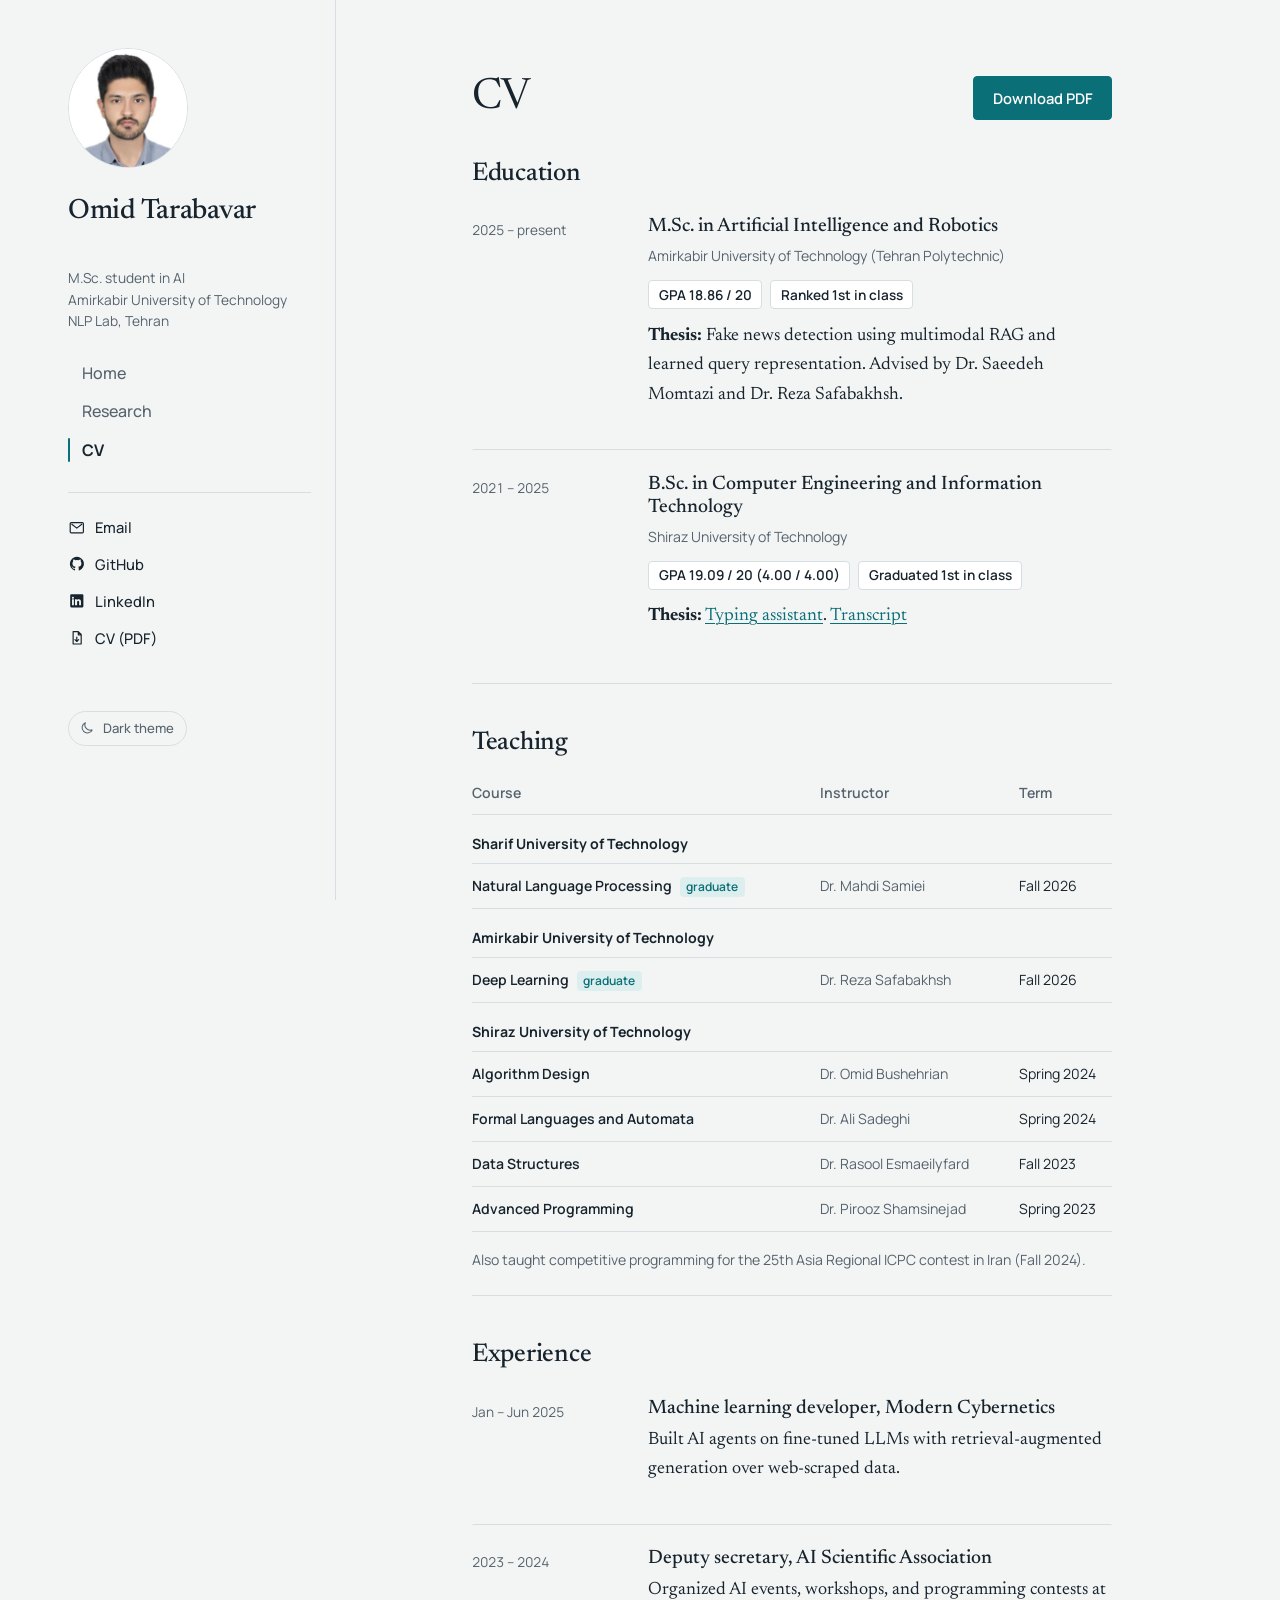
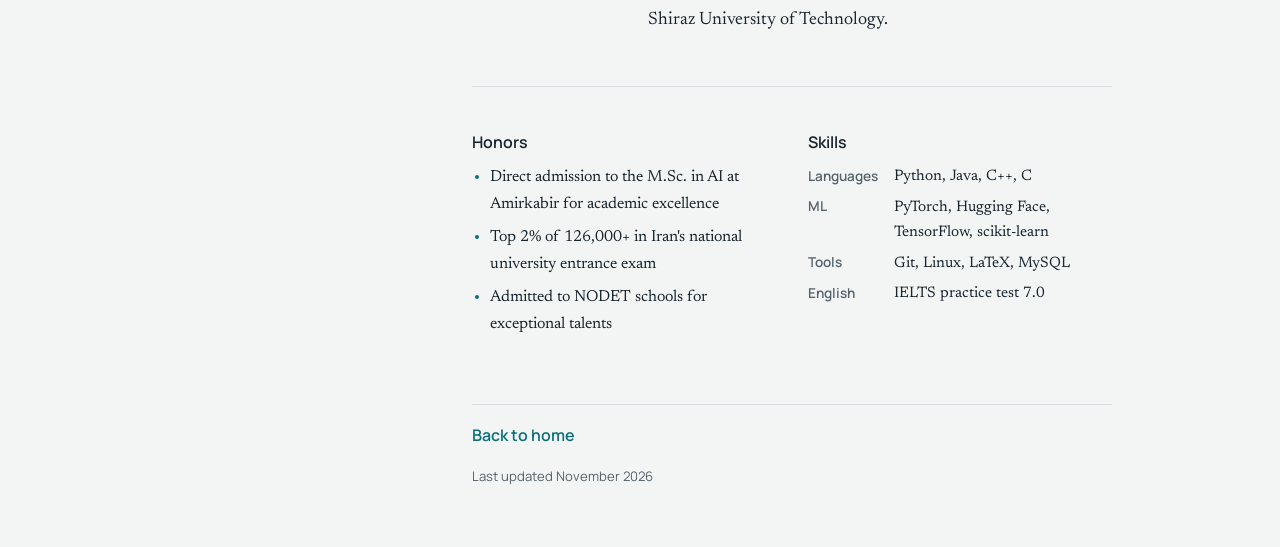
==== cv.html @ 12dcc9f5 "Split site into Home, Research, and CV pages" ====
<!doctype html>
<html lang="en">
<head>
  <meta charset="utf-8">
  <meta name="viewport" content="width=device-width, initial-scale=1">
  <title>CV | Omid Tarabavar</title>
  <meta name="description" content="Curriculum vitae of Omid Tarabavar: education, teaching, experience, honors, and skills.">
  <meta name="author" content="Omid Tarabavar">
  <meta property="og:type" content="profile">
  <meta property="og:title" content="CV | Omid Tarabavar">
  <meta property="og:description" content="Curriculum vitae of Omid Tarabavar: education, teaching, experience, honors, and skills.">
  <meta property="og:image" content="https://omidtarabavar.github.io/images/omid.jpg">
  <meta property="og:url" content="https://omidtarabavar.github.io/cv.html">
  <meta name="theme-color" content="#f3f5f4" media="(prefers-color-scheme: light)">
  <meta name="theme-color" content="#0e161c" media="(prefers-color-scheme: dark)">
  <link rel="icon" href="images/favicon.svg" type="image/svg+xml">
  <link rel="preconnect" href="https://fonts.googleapis.com">
  <link rel="preconnect" href="https://fonts.gstatic.com" crossorigin>
  <link href="https://fonts.googleapis.com/css2?family=Manrope:wght@400;500;600;700&family=Newsreader:ital,opsz,wght@0,6..72,400;0,6..72,500;0,6..72,600;1,6..72,400&display=swap" rel="stylesheet">
  <link rel="stylesheet" href="css/styles.css">
  <script>
    // Apply the saved theme before first paint to avoid a flash.
    (function () {
      try {
        var t = localStorage.getItem("theme");
        if (t === "light" || t === "dark") document.documentElement.setAttribute("data-theme", t);
      } catch (e) {}
    })();
  </script>
</head>
<body>
  <a class="skip-link" href="#main">Skip to content</a>

  <header class="topbar">
    <a class="topbar-name" href="index.html">Omid Tarabavar</a>
    <button class="menu-button" type="button" aria-expanded="false" aria-controls="sidebar">
      <span class="menu-icon" aria-hidden="true"></span>
      <span class="menu-label">Menu</span>
    </button>
  </header>

  <div class="layout">
    <aside class="sidebar" id="sidebar">
      <div class="sidebar-inner">
        <a class="portrait-link" href="index.html" tabindex="-1" aria-hidden="true"><img class="portrait" src="images/omid.jpg" width="480" height="480" alt=""></a>
        <p class="name">Omid Tarabavar</p>
        <p class="role">M.Sc. student in AI<br>Amirkabir University of Technology<br>NLP Lab, Tehran</p>

        <nav class="nav" aria-label="Pages">
          <ul>
            <li><a href="index.html">Home</a></li>
            <li><a href="research.html">Research</a></li>
            <li><a href="cv.html" aria-current="page">CV</a></li>
          </ul>
        </nav>

        <ul class="links">
          <li><a href="mailto:omidtarab1300@gmail.com"><svg aria-hidden="true" viewBox="0 0 24 24"><path d="M3 6.5A1.5 1.5 0 0 1 4.5 5h15A1.5 1.5 0 0 1 21 6.5v11a1.5 1.5 0 0 1-1.5 1.5h-15A1.5 1.5 0 0 1 3 17.5zm1.8.3 7.2 5.6 7.2-5.6" fill="none" stroke="currentColor" stroke-width="1.6" stroke-linejoin="round"/></svg>Email</a></li>
          <li><a href="https://github.com/omidTarabavar"><svg aria-hidden="true" viewBox="0 0 24 24"><path fill="currentColor" d="M12 2.5a9.5 9.5 0 0 0-3 18.5c.5.1.6-.2.6-.5v-1.7c-2.6.6-3.2-1.2-3.2-1.2-.4-1.1-1-1.4-1-1.4-.9-.6 0-.6 0-.6 1 .1 1.5 1 1.5 1 .9 1.5 2.3 1.1 2.9.8.1-.6.3-1.1.6-1.3-2.1-.2-4.3-1-4.3-4.7 0-1 .4-1.9 1-2.6-.1-.2-.4-1.2.1-2.5 0 0 .8-.3 2.6 1a9 9 0 0 1 4.8 0c1.8-1.3 2.6-1 2.6-1 .5 1.3.2 2.3.1 2.5.6.7 1 1.6 1 2.6 0 3.7-2.2 4.5-4.3 4.7.3.3.6.9.6 1.8v2.6c0 .3.2.6.7.5A9.5 9.5 0 0 0 12 2.5"/></svg>GitHub</a></li>
          <li><a href="https://www.linkedin.com/in/omidtarabavar/"><svg aria-hidden="true" viewBox="0 0 24 24"><path fill="currentColor" d="M4.5 3A1.5 1.5 0 0 0 3 4.5v15A1.5 1.5 0 0 0 4.5 21h15a1.5 1.5 0 0 0 1.5-1.5v-15A1.5 1.5 0 0 0 19.5 3zm2.2 3.4a1.4 1.4 0 1 1 0 2.8 1.4 1.4 0 0 1 0-2.8M5.5 10h2.5v8H5.5zm4.1 0H12v1.1c.4-.7 1.3-1.3 2.6-1.3 2.6 0 3.1 1.7 3.1 3.9V18h-2.5v-3.8c0-.9 0-2.1-1.3-2.1s-1.5 1-1.5 2V18H9.6z"/></svg>LinkedIn</a></li>
          <li><a href="cv/Omid_Tarabavar_CV.pdf" download><svg aria-hidden="true" viewBox="0 0 24 24"><path d="M7 3.5h7l4 4V20a.5.5 0 0 1-.5.5h-10A.5.5 0 0 1 7 20zM14 3.5V8h4M12 11v6m-2.5-2.5L12 17l2.5-2.5" fill="none" stroke="currentColor" stroke-width="1.6" stroke-linejoin="round" stroke-linecap="round"/></svg>CV (PDF)</a></li>
        </ul>

        <button class="theme-toggle" type="button" aria-label="Switch color theme">
          <svg class="icon-moon" aria-hidden="true" viewBox="0 0 24 24"><path d="M20 14.5A8 8 0 0 1 9.5 4a8 8 0 1 0 10.5 10.5" fill="none" stroke="currentColor" stroke-width="1.6" stroke-linejoin="round"/></svg>
          <svg class="icon-sun" aria-hidden="true" viewBox="0 0 24 24"><circle cx="12" cy="12" r="4" fill="none" stroke="currentColor" stroke-width="1.6"/><path d="M12 2.5v2.5M12 19v2.5M4.6 4.6l1.8 1.8M17.6 17.6l1.8 1.8M2.5 12H5M19 12h2.5M4.6 19.4l1.8-1.8M17.6 6.4l1.8-1.8" stroke="currentColor" stroke-width="1.6" stroke-linecap="round"/></svg>
          <span class="theme-label">Dark theme</span>
        </button>
      </div>
    </aside>

    <main id="main" class="content">
      <div class="page-head">
        <h1 class="page-title">CV</h1>
        <a class="button primary" href="cv/Omid_Tarabavar_CV.pdf" download>Download PDF</a>
      </div>

      <section class="section first" id="education" aria-labelledby="edu-title">
        <h2 id="edu-title">Education</h2>
        <article class="entry dated" id="edu-aut">
          <p class="date">2025 – present</p>
          <div>
            <h3>M.Sc. in Artificial Intelligence and Robotics</h3>
            <p class="meta">Amirkabir University of Technology (Tehran Polytechnic)</p>
            <p class="figures"><span>GPA 18.86 / 20</span><span>Ranked 1st in class</span></p>
            <p><strong>Thesis:</strong> Fake news detection using multimodal RAG and learned query representation. Advised by Dr. Saeedeh Momtazi and Dr. Reza Safabakhsh.</p>
          </div>
        </article>
        <article class="entry dated" id="edu-sutech">
          <p class="date">2021 – 2025</p>
          <div>
            <h3>B.Sc. in Computer Engineering and Information Technology</h3>
            <p class="meta">Shiraz University of Technology</p>
            <p class="figures"><span>GPA 19.09 / 20 (4.00 / 4.00)</span><span>Graduated 1st in class</span></p>
            <p><strong>Thesis:</strong> <a href="research.html#proj-typing">Typing assistant</a>. <a href="https://drive.google.com/drive/folders/18nCRAjjyI3SUX2Qxq28Ai2gQqbMp2EGa?usp=sharing">Transcript</a></p>
          </div>
        </article>
      </section>

      <section class="section" id="teaching" aria-labelledby="teach-title">
        <h2 id="teach-title">Teaching</h2>
        <div class="table-wrap">
          <table class="teaching">
            <caption class="visually-hidden">Teaching assistant positions</caption>
            <thead>
              <tr><th scope="col">Course</th><th scope="col">Instructor</th><th scope="col">Term</th></tr>
            </thead>
            <tbody>
              <tr class="group"><th colspan="3" scope="colgroup">Sharif University of Technology</th></tr>
              <tr><td>Natural Language Processing <span class="level">graduate</span></td><td>Dr. Mahdi Samiei</td><td>Fall 2026</td></tr>
            </tbody>
            <tbody>
              <tr class="group"><th colspan="3" scope="colgroup">Amirkabir University of Technology</th></tr>
              <tr><td>Deep Learning <span class="level">graduate</span></td><td>Dr. Reza Safabakhsh</td><td>Fall 2026</td></tr>
            </tbody>
            <tbody>
              <tr class="group"><th colspan="3" scope="colgroup">Shiraz University of Technology</th></tr>
              <tr><td>Algorithm Design</td><td>Dr. Omid Bushehrian</td><td>Spring 2024</td></tr>
              <tr><td>Formal Languages and Automata</td><td>Dr. Ali Sadeghi</td><td>Spring 2024</td></tr>
              <tr><td>Data Structures</td><td>Dr. Rasool Esmaeilyfard</td><td>Fall 2023</td></tr>
              <tr><td>Advanced Programming</td><td>Dr. Pirooz Shamsinejad</td><td>Spring 2023</td></tr>
            </tbody>
          </table>
        </div>
        <p class="note">Also taught competitive programming for the 25th Asia Regional ICPC contest in Iran (Fall 2024).</p>
      </section>

      <section class="section" id="experience" aria-labelledby="exp-title">
        <h2 id="exp-title">Experience</h2>
        <article class="entry dated" id="exp-cybernetics">
          <p class="date">Jan – Jun 2025</p>
          <div>
            <h3>Machine learning developer, Modern Cybernetics</h3>
            <p>Built AI agents on fine-tuned LLMs with retrieval-augmented generation over web-scraped data.</p>
          </div>
        </article>
        <article class="entry dated">
          <p class="date">2023 – 2024</p>
          <div>
            <h3>Deputy secretary, AI Scientific Association</h3>
            <p>Organized AI events, workshops, and programming contests at Shiraz University of Technology.</p>
          </div>
        </article>
      </section>

      <section class="section" id="more" aria-labelledby="more-title">
        <h2 id="more-title" class="visually-hidden">Honors and skills</h2>
        <div class="two-col">
          <div>
            <h3>Honors</h3>
            <ul class="plain">
              <li>Direct admission to the M.Sc. in AI at Amirkabir for academic excellence</li>
              <li>Top 2% of 126,000+ in Iran's national university entrance exam</li>
              <li>Admitted to NODET schools for exceptional talents</li>
            </ul>
          </div>
          <div>
            <h3>Skills</h3>
            <dl class="skills">
              <dt>Languages</dt><dd>Python, Java, C++, C</dd>
              <dt>ML</dt><dd>PyTorch, Hugging Face, TensorFlow, scikit-learn</dd>
              <dt>Tools</dt><dd>Git, Linux, LaTeX, MySQL</dd>
              <dt>English</dt><dd>IELTS practice test 7.0</dd>
            </dl>
          </div>
        </div>
      </section>

      <footer class="footer">
        <p class="next"><a href="index.html">Back to home</a></p>
        <p>Last updated November 2026</p>
      </footer>
    </main>
  </div>

  <p class="toast" role="status" aria-live="polite"></p>
  <script src="js/main.js"></script>
</body>
</html>
---- css/styles.css ----
/* ------------------------------------------------------------------
   Omid Tarabavar — personal academic site
   Palette: cool paper and slate ink, with Persian turquoise (firuze)
   as the single accent. Saffron is reserved for publication status.
------------------------------------------------------------------- */

:root {
  --paper: #f3f5f4;
  --surface: #ffffff;
  --ink: #17232d;
  --muted: #56636e;
  --rule: #d6dee1;
  --accent: #0b6f78;
  --accent-ink: #ffffff;
  --accent-soft: #dcefee;
  --saffron: #8a5a0b;
  --saffron-soft: #f6ead2;
  --highlight: rgba(11, 111, 120, 0.12);

  --serif: "Newsreader", "Iowan Old Style", "Palatino Linotype", Georgia, serif;
  --sans: "Manrope", "Segoe UI", system-ui, -apple-system, sans-serif;

  --sidebar-w: 19rem;
  --measure: 40rem;
  --radius-s: 4px;
  --radius-m: 10px;
  color-scheme: light;
}

@media (prefers-color-scheme: dark) {
  :root:not([data-theme="light"]) {
    --paper: #0e161c;
    --surface: #15212a;
    --ink: #e3eaee;
    --muted: #94a3ad;
    --rule: #263540;
    --accent: #5cc4cc;
    --accent-ink: #08262a;
    --accent-soft: #143238;
    --saffron: #e6b45c;
    --saffron-soft: #3a2c12;
    --highlight: rgba(92, 196, 204, 0.14);
    color-scheme: dark;
  }
}

:root[data-theme="dark"] {
  --paper: #0e161c;
  --surface: #15212a;
  --ink: #e3eaee;
  --muted: #94a3ad;
  --rule: #263540;
  --accent: #5cc4cc;
  --accent-ink: #08262a;
  --accent-soft: #143238;
  --saffron: #e6b45c;
  --saffron-soft: #3a2c12;
  --highlight: rgba(92, 196, 204, 0.14);
  color-scheme: dark;
}

/* ---------- base ---------- */

*,
*::before,
*::after { box-sizing: border-box; }

html {
  scroll-behavior: smooth;
  scroll-padding-top: 1.5rem;
  -webkit-text-size-adjust: 100%;
}

body {
  margin: 0;
  background: var(--paper);
  color: var(--ink);
  font-family: var(--serif);
  font-size: 1.125rem;
  line-height: 1.65;
  font-optical-sizing: auto;
  text-rendering: optimizeLegibility;
}

img { max-width: 100%; display: block; }

a {
  color: var(--accent);
  text-decoration-thickness: 1px;
  text-underline-offset: 0.18em;
}
a:hover { text-decoration-thickness: 2px; }

:focus-visible {
  outline: 2px solid var(--accent);
  outline-offset: 3px;
  border-radius: 2px;
}

h1, h2, h3 { font-weight: 500; line-height: 1.2; margin: 0; }
p { margin: 0 0 0.9em; }

.visually-hidden {
  position: absolute; width: 1px; height: 1px; overflow: hidden;
  clip: rect(0 0 0 0); white-space: nowrap;
}

.skip-link {
  position: absolute; left: 1rem; top: -3rem; z-index: 50;
  background: var(--accent); color: var(--accent-ink);
  padding: 0.5rem 0.9rem; font-family: var(--sans); font-size: 0.9rem;
  border-radius: var(--radius-s);
}
.skip-link:focus { top: 1rem; }

/* ---------- layout ---------- */

.layout {
  display: grid;
  grid-template-columns: var(--sidebar-w) minmax(0, 1fr);
  max-width: 76rem;
  margin: 0 auto;
}

.sidebar {
  position: sticky;
  top: 0;
  height: 100vh;
  overflow-y: auto;
  border-right: 1px solid var(--rule);
  font-family: var(--sans);
}

.sidebar-inner {
  padding: 3rem 1.5rem 2rem 2.25rem;
  display: flex;
  flex-direction: column;
  min-height: 100%;
}

.content {
  padding: 4.5rem clamp(1.5rem, 5vw, 4.5rem) 3rem;
  min-width: 0;
}

/* Center the reading column in the space beside the sidebar on wide screens. */
@media (min-width: 1200px) {
  .content > .section,
  .content > .footer,
  .content > .page-title,
  .content > .page-head { margin-left: auto; margin-right: auto; }
}

.mobile-id { display: none; }

/* ---------- sidebar ---------- */

.portrait-link { align-self: flex-start; }
.portrait {
  width: 7.5rem;
  height: 7.5rem;
  border-radius: 50%;
  object-fit: cover;
  object-position: 50% 30%;
  border: 1px solid var(--rule);
  background: #fff;
  margin-bottom: 1.25rem;
}

.name {
  font-family: var(--serif);
  font-size: 1.75rem;
  font-weight: 500;
  letter-spacing: -0.01em;
}

.role {
  margin-top: 0.5rem;
  color: var(--muted);
  font-size: 0.86rem;
  line-height: 1.55;
  margin-bottom: 1.4rem;
}

.links {
  list-style: none;
  margin: 0 0 1.5rem;
  padding: 1.1rem 0 0;
  border-top: 1px solid var(--rule);
  display: grid;
  gap: 0.15rem;
}
.links a {
  display: inline-flex;
  align-items: center;
  gap: 0.6rem;
  padding: 0.3rem 0;
  color: var(--ink);
  text-decoration: none;
  font-size: 0.92rem;
  font-weight: 500;
}
.links a:hover { color: var(--accent); }
.links svg { width: 1.1rem; height: 1.1rem; flex: none; }

.nav ul {
  list-style: none;
  margin: 0 0 1.4rem;
  padding: 0;
}
.nav a {
  display: block;
  position: relative;
  padding: 0.38rem 0 0.38rem 0.9rem;
  color: var(--muted);
  text-decoration: none;
  font-size: 1rem;
  font-weight: 500;
}
.nav a::before {
  content: "";
  position: absolute;
  left: 0; top: 0.45rem; bottom: 0.45rem;
  width: 2px;
  border-radius: 2px;
  background: transparent;
}
.nav a:hover { color: var(--ink); }
.nav a[aria-current="page"] { color: var(--ink); font-weight: 700; }
.nav a[aria-current="page"]::before { background: var(--accent); }

.theme-toggle {
  margin-top: auto;
  align-self: flex-start;
  display: inline-flex;
  align-items: center;
  gap: 0.5rem;
  margin-top: 2rem;
  padding: 0.45rem 0.8rem 0.45rem 0.6rem;
  border: 1px solid var(--rule);
  border-radius: 999px;
  background: transparent;
  color: var(--muted);
  font: 500 0.82rem var(--sans);
  cursor: pointer;
}
.theme-toggle:hover { color: var(--ink); border-color: var(--muted); }
.theme-toggle svg { width: 1rem; height: 1rem; }
.icon-sun { display: none; }
.is-dark .icon-sun { display: block; }
.is-dark .icon-moon { display: none; }

/* ---------- top bar (mobile only) ---------- */

.topbar { display: none; }

/* ---------- sections ---------- */

.section {
  max-width: var(--measure);
  padding: 2.75rem 0 0.75rem;
  border-top: 1px solid var(--rule);
}
.section.intro,
.section.first { border-top: 0; padding-top: 0; }

.page-title {
  max-width: var(--measure);
  font-size: clamp(2.1rem, 1.6rem + 1.6vw, 2.7rem);
  font-weight: 400;
  letter-spacing: -0.02em;
  margin-bottom: 2.2rem;
}
.page-head {
  max-width: var(--measure);
  display: flex;
  align-items: center;
  justify-content: space-between;
  gap: 1rem;
  margin-bottom: 2.2rem;
}
.page-head .page-title { margin: 0; }

.section > h2 {
  font-size: 1.6rem;
  letter-spacing: -0.01em;
  margin-bottom: 1.4rem;
}

.section-lede {
  color: var(--muted);
  margin-top: -0.8rem;
  margin-bottom: 1.6rem;
}

h3 { font-size: 1.22rem; }

/* ---------- intro ---------- */

.epigraph {
  margin: 0 0 2.4rem;
  max-width: 36rem;
}
.epigraph blockquote { margin: 0; }
.epigraph p {
  margin: 0;
  font-size: clamp(1.25rem, 1.05rem + 0.7vw, 1.5rem);
  font-style: italic;
  line-height: 1.45;
  letter-spacing: -0.005em;
  text-wrap: pretty;
}
.epigraph p::before { content: "\201C"; margin-left: -0.45em; color: var(--accent); }
.epigraph p::after { content: "\201D"; color: var(--accent); }
.epigraph figcaption {
  margin-top: 0.7rem;
  font: 500 0.88rem var(--sans);
  color: var(--muted);
}

.prose p { max-width: 38rem; }


.status {
  font-family: var(--sans);
  font-size: 0.95rem;
  font-weight: 600;
  color: var(--ink);
  padding-left: 0.9rem;
  border-left: 2px solid var(--accent);
  margin-top: 1.2rem;
}

.actions {
  display: flex;
  flex-wrap: wrap;
  gap: 0.7rem;
  margin: 1.8rem 0 0;
}

.button {
  display: inline-flex;
  align-items: center;
  min-height: 2.75rem;
  padding: 0 1.15rem;
  border: 1px solid var(--rule);
  border-radius: var(--radius-s);
  background: var(--surface);
  color: var(--ink);
  font: 600 0.92rem var(--sans);
  text-decoration: none;
}
.button:hover { border-color: var(--accent); color: var(--accent); }
.button.primary {
  background: var(--accent);
  border-color: var(--accent);
  color: var(--accent-ink);
}
.button.primary:hover { filter: brightness(1.08); color: var(--accent-ink); }

.recent-list {
  font-family: var(--sans);
  list-style: none;
  margin: 0;
  padding: 0;
  border-left: 1px solid var(--rule);
}
.recent-list li {
  display: grid;
  grid-template-columns: 5.6rem 1fr;
  gap: 1rem;
  padding: 0.5rem 0 0.5rem 1.1rem;
  font-size: 0.93rem;
  line-height: 1.55;
}
.recent-list time {
  color: var(--muted);
  font-variant-numeric: tabular-nums;
  white-space: nowrap;
}

/* ---------- research claims (the signature element) ---------- */

.interests {
  list-style: none;
  margin: 0;
  padding: 0;
  display: grid;
  grid-template-columns: repeat(2, minmax(0, 1fr));
  gap: 1.6rem 2rem;
}
.interests h3 { font-size: 1.12rem; margin-bottom: 0.35rem; }
.interests p { font-size: 1rem; line-height: 1.55; margin-bottom: 0.6rem; }

.evidence {
  display: flex;
  flex-wrap: wrap;
  align-items: center;
  gap: 0.45rem;
  margin: 0;
  font-family: var(--sans);
}

.chip {
  display: inline-flex;
  align-items: center;
  gap: 0.35rem;
  padding: 0.22rem 0.65rem 0.22rem 0.55rem;
  border-radius: 999px;
  background: var(--accent-soft);
  color: var(--accent);
  font-size: 0.82rem;
  font-weight: 600;
  text-decoration: none;
  line-height: 1.4;
}
.chip::before {
  content: "";
  width: 0.4rem; height: 0.4rem;
  border-radius: 50%;
  background: currentColor;
  opacity: 0.7;
}
.chip:hover { text-decoration: underline; }

/* Target flash when arriving from an evidence chip */
.entry.is-target {
  animation: verify 1.8s ease-out;
}
@keyframes verify {
  0%   { background: var(--highlight); box-shadow: -1rem 0 0 var(--highlight), 1rem 0 0 var(--highlight); }
  100% { background: transparent; box-shadow: -1rem 0 0 transparent, 1rem 0 0 transparent; }
}

/* ---------- entries (publications, projects, education, experience) ---------- */

.entry {
  padding: 1.4rem 0;
  border-top: 1px solid var(--rule);
  border-radius: 2px;
}
.section > h2 + .entry { border-top: 0; padding-top: 0.2rem; }

.entry h3 { margin-bottom: 0.35rem; }

.entry-head {
  display: flex;
  justify-content: space-between;
  align-items: baseline;
  gap: 1rem;
  margin-bottom: 0.5rem;
}
.entry-head h3 { margin: 0; }
.entry-head .meta { margin: 0; white-space: nowrap; }

.meta,
.authors,
.venue,
.coursework,
.note {
  font-family: var(--sans);
  font-size: 0.88rem;
  color: var(--muted);
}
.authors { margin-bottom: 0.25rem; }
.authors strong { color: var(--ink); font-weight: 600; }
.venue { margin-bottom: 0.8rem; }

.badge {
  display: inline-block;
  margin-right: 0.35rem;
  padding: 0.08rem 0.5rem;
  border-radius: var(--radius-s);
  background: var(--saffron-soft);
  color: var(--saffron);
  font-size: 0.78rem;
  font-weight: 700;
}

.result {
  font-family: var(--sans);
  font-size: 0.92rem;
  line-height: 1.6;
  padding: 0.7rem 0.9rem;
  background: var(--surface);
  border: 1px solid var(--rule);
  border-left: 3px solid var(--accent);
  border-radius: var(--radius-s);
}

.entry-links {
  display: flex;
  flex-wrap: wrap;
  gap: 1.1rem;
  margin: 0.2rem 0 0;
  font-family: var(--sans);
  font-size: 0.9rem;
  font-weight: 600;
}

.dated {
  display: grid;
  grid-template-columns: 9.75rem minmax(0, 1fr);
  gap: 1.25rem;
}
.dated .date {
  font-family: var(--sans);
  font-size: 0.85rem;
  white-space: nowrap;
  color: var(--muted);
  padding-top: 0.25rem;
  margin: 0;
  font-variant-numeric: tabular-nums;
}

.figures {
  display: flex;
  flex-wrap: wrap;
  gap: 0.5rem;
  font-family: var(--sans);
  font-size: 0.85rem;
  font-weight: 600;
}
.figures span {
  padding: 0.15rem 0.6rem;
  border: 1px solid var(--rule);
  border-radius: var(--radius-s);
  background: var(--surface);
}

/* ---------- earlier projects ---------- */

.earlier {
  margin-top: 0.6rem;
  border-top: 1px solid var(--rule);
  padding-top: 1rem;
  font-family: var(--sans);
}
.earlier summary {
  cursor: pointer;
  font-size: 0.92rem;
  font-weight: 600;
  color: var(--ink);
  padding: 0.3rem 0;
  list-style-position: outside;
}
.earlier summary:hover { color: var(--accent); }
.earlier-list {
  list-style: none;
  margin: 0.6rem 0 0;
  padding: 0;
}
.earlier-list li {
  display: flex;
  flex-wrap: wrap;
  justify-content: space-between;
  gap: 0.2rem 1rem;
  padding: 0.55rem 0;
  border-bottom: 1px dashed var(--rule);
  font-size: 0.92rem;
}
.earlier-list span { color: var(--muted); font-size: 0.85rem; }

/* ---------- teaching table ---------- */

.table-wrap {
  overflow-x: auto;
  margin-bottom: 1rem;
}
.teaching {
  width: 100%;
  border-collapse: collapse;
  font-family: var(--sans);
  font-size: 0.88rem;
}
.teaching th {
  text-align: left;
  font-weight: 600;
  color: var(--muted);
  padding: 0 1rem 0.6rem 0;
  border-bottom: 1px solid var(--rule);
}
.teaching td {
  padding: 0.65rem 1rem 0.65rem 0;
  border-bottom: 1px solid var(--rule);
  vertical-align: top;
}
.teaching td:first-child { font-weight: 600; }
.teaching .group th {
  padding: 1.1rem 0 0.45rem;
  border-bottom: 1px solid var(--rule);
  color: var(--ink);
  font-weight: 700;
}
.teaching td:nth-child(2) { color: var(--muted); }
.teaching td:last-child,
.teaching th:last-child { padding-right: 0; white-space: nowrap; }
.level {
  display: inline-block;
  margin-left: 0.3rem;
  padding: 0 0.4rem;
  border-radius: var(--radius-s);
  background: var(--accent-soft);
  color: var(--accent);
  font-size: 0.75rem;
  font-weight: 600;
}

/* ---------- honors, skills, courses ---------- */

.two-col {
  display: grid;
  grid-template-columns: 1fr 1fr;
  gap: 2rem;
}
.two-col h3,
.sub {
  font: 600 1rem var(--sans);
  margin-bottom: 0.7rem;
}
.sub { margin-top: 2rem; }

.plain {
  margin: 0;
  padding-left: 1.1rem;
  font-size: 1rem;
}
.plain li { margin-bottom: 0.45rem; }
.plain li::marker { color: var(--accent); }

.skills {
  margin: 0;
  display: grid;
  grid-template-columns: auto 1fr;
  gap: 0.35rem 1rem;
  font-size: 0.95rem;
}
.skills dt { font: 600 0.85rem var(--sans); color: var(--muted); padding-top: 0.15rem; }
.skills dd { margin: 0; }

.prose-narrow { max-width: 36rem; }

/* ---------- contact ---------- */

.contact-rows {
  display: grid;
  gap: 0.6rem;
  margin: 0 0 1rem;
}
.contact-row {
  display: flex;
  align-items: center;
  justify-content: space-between;
  gap: 1rem;
  padding: 0.8rem 1rem;
  background: var(--surface);
  border: 1px solid var(--rule);
  border-radius: var(--radius-m);
  font-family: var(--sans);
  font-weight: 600;
  overflow-wrap: anywhere;
}
.contact-row a { text-decoration: none; }
.contact-row a:hover { text-decoration: underline; }

.copy {
  flex: none;
  min-height: 2.25rem;
  padding: 0 0.9rem;
  border: 1px solid var(--rule);
  border-radius: var(--radius-s);
  background: transparent;
  color: var(--ink);
  font: 600 0.82rem var(--sans);
  cursor: pointer;
}
.copy:hover { border-color: var(--accent); color: var(--accent); }

.contact-links {
  display: flex;
  flex-wrap: wrap;
  gap: 1.2rem;
  font-family: var(--sans);
  font-weight: 600;
  font-size: 0.95rem;
}

.next {
  margin: 0 0 1.2rem;
  font: 600 1rem var(--sans);
}
.next a { text-decoration: none; }
.next a:hover { text-decoration: underline; }

.footer {
  max-width: var(--measure);
  margin-top: 3rem;
  padding-top: 1.2rem;
  border-top: 1px solid var(--rule);
  font-family: var(--sans);
  font-size: 0.82rem;
  color: var(--muted);
}

.toast {
  position: fixed;
  left: 50%;
  bottom: 1.5rem;
  transform: translate(-50%, 1rem);
  margin: 0;
  padding: 0.6rem 1rem;
  border-radius: var(--radius-s);
  background: var(--ink);
  color: var(--paper);
  font: 600 0.88rem var(--sans);
  opacity: 0;
  pointer-events: none;
  transition: opacity 0.2s, transform 0.2s;
}
.toast.is-visible { opacity: 1; transform: translate(-50%, 0); }

/* ---------- tablet and phone ---------- */

@media (max-width: 960px) {
  html { scroll-padding-top: 5rem; }  /* keep jumped-to headings clear of the sticky top bar */
  .layout { display: block; }

  .topbar {
    position: sticky;
    top: 0;
    z-index: 20;
    display: flex;
    align-items: center;
    justify-content: space-between;
    padding: 0.7rem 1rem;
    background: var(--paper);
    border-bottom: 1px solid var(--rule);
    font-family: var(--sans);
  }
  .topbar-name {
    color: var(--ink);
    font: 500 1.15rem var(--serif);
    text-decoration: none;
  }
  .menu-button {
    display: inline-flex;
    align-items: center;
    gap: 0.5rem;
    min-height: 2.5rem;
    padding: 0 0.85rem;
    border: 1px solid var(--rule);
    border-radius: var(--radius-s);
    background: var(--surface);
    color: var(--ink);
    font: 600 0.88rem var(--sans);
    cursor: pointer;
  }
  .menu-icon,
  .menu-icon::before,
  .menu-icon::after {
    display: block;
    width: 1rem;
    height: 2px;
    background: currentColor;
    border-radius: 2px;
    position: relative;
  }
  .menu-icon::before,
  .menu-icon::after { content: ""; position: absolute; left: 0; }
  .menu-icon::before { top: -5px; }
  .menu-icon::after { top: 5px; }

  .sidebar {
    position: fixed;
    inset: 3.95rem 0 0 0;
    z-index: 15;
    height: auto;
    background: var(--paper);
    border-right: 0;
    transform: translateX(-100%);
    visibility: hidden;
    transition: transform 0.25s ease, visibility 0s linear 0.25s;
  }
  .sidebar.is-open {
    transform: none;
    visibility: visible;
    transition: transform 0.25s ease;
  }
  .sidebar-inner { padding: 1.5rem 1.25rem 2rem; max-width: 30rem; }

  .content { padding: 2rem 1rem 2rem; }
  .section { padding-top: 2.75rem; }

  .mobile-id {
    display: flex;
    align-items: center;
    gap: 0.9rem;
    margin-bottom: 1.6rem;
    font-family: var(--sans);
  }
  .mobile-id img {
    width: 3.75rem;
    height: 3.75rem;
    border-radius: 50%;
    object-fit: cover;
    border: 1px solid var(--rule);
    background: #fff;
  }
  .mobile-id p { margin: 0; }
  .mobile-name { font: 500 1.2rem var(--serif); }
  .mobile-role { font-size: 0.85rem; color: var(--muted); line-height: 1.4; }
}

@media (max-width: 640px) {
  body { font-size: 1.0625rem; }
  .entry-head { flex-direction: column; gap: 0.15rem; }
  .entry-head .meta { white-space: normal; }
  .dated { grid-template-columns: 1fr; gap: 0.2rem; }
  .two-col { grid-template-columns: 1fr; gap: 1.5rem; }
  .interests { grid-template-columns: 1fr; gap: 1.3rem; }
  .page-head { flex-wrap: wrap; }
  .recent-list li { grid-template-columns: 1fr; gap: 0; }
  .teaching thead { display: none; }
  .teaching,
  .teaching tbody,
  .teaching tr,
  .teaching td { display: block; width: 100%; }
  .teaching tr { padding: 0.6rem 0; border-bottom: 1px solid var(--rule); }
  .teaching .group th { display: block; padding: 1rem 0 0.2rem; border: 0; }
  .teaching td { border: 0; padding: 0.05rem 0; }
  .teaching td:not(:first-child) { display: inline; width: auto; color: var(--muted); font-size: 0.85rem; }
  .teaching td:nth-child(2)::after { content: ", "; }
}

@media (prefers-reduced-motion: reduce) {
  html { scroll-behavior: auto; }
  *,
  *::before,
  *::after { animation: none !important; transition: none !important; }
}

@media print {
  .sidebar, .topbar, .actions, .theme-toggle, .copy, .toast, .skip-link { display: none !important; }
  .layout { display: block; }
  .content { padding: 0; }
  body { background: #fff; color: #000; font-size: 11pt; }
  a { color: #000; }
}
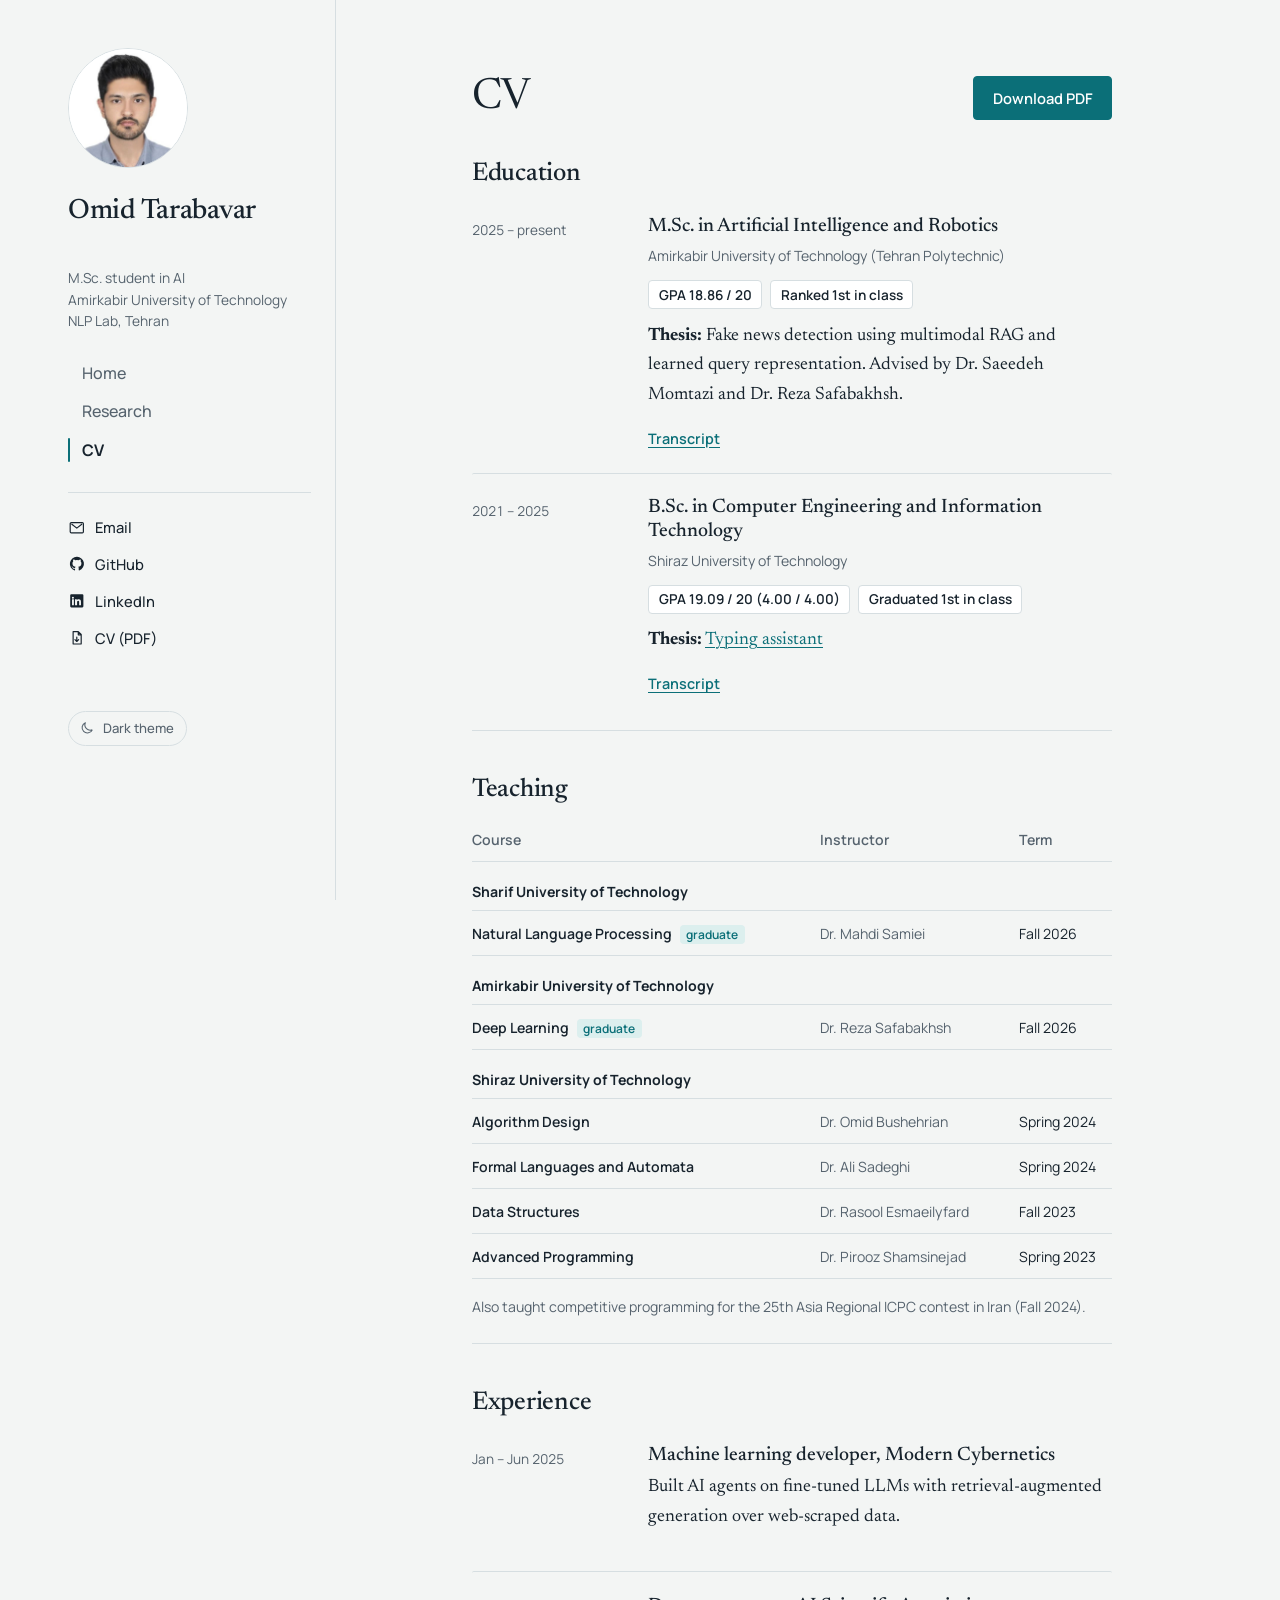
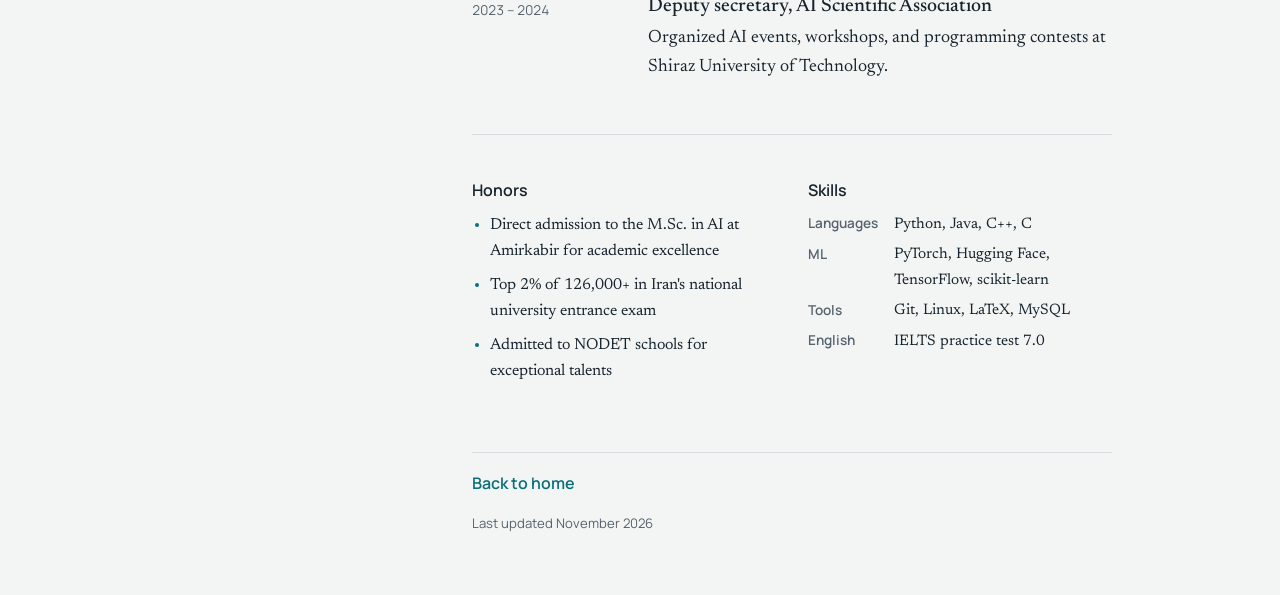
==== commit 3fffaf3f: "Add M.Sc. transcript and update B.Sc. transcript link" ====
--- a/cv.html
+++ b/cv.html
@@ -17,7 +17,7 @@
   <link rel="preconnect" href="https://fonts.googleapis.com">
   <link rel="preconnect" href="https://fonts.gstatic.com" crossorigin>
   <link href="https://fonts.googleapis.com/css2?family=Manrope:wght@400;500;600;700&family=Newsreader:ital,opsz,wght@0,6..72,400;0,6..72,500;0,6..72,600;1,6..72,400&display=swap" rel="stylesheet">
-  <link rel="stylesheet" href="css/styles.css">
+  <link rel="stylesheet" href="css/styles.css?v=6">
   <script>
     // Apply the saved theme before first paint to avoid a flash.
     (function () {
@@ -58,7 +58,7 @@
           <li><a href="mailto:omidtarab1300@gmail.com"><svg aria-hidden="true" viewBox="0 0 24 24"><path d="M3 6.5A1.5 1.5 0 0 1 4.5 5h15A1.5 1.5 0 0 1 21 6.5v11a1.5 1.5 0 0 1-1.5 1.5h-15A1.5 1.5 0 0 1 3 17.5zm1.8.3 7.2 5.6 7.2-5.6" fill="none" stroke="currentColor" stroke-width="1.6" stroke-linejoin="round"/></svg>Email</a></li>
           <li><a href="https://github.com/omidTarabavar"><svg aria-hidden="true" viewBox="0 0 24 24"><path fill="currentColor" d="M12 2.5a9.5 9.5 0 0 0-3 18.5c.5.1.6-.2.6-.5v-1.7c-2.6.6-3.2-1.2-3.2-1.2-.4-1.1-1-1.4-1-1.4-.9-.6 0-.6 0-.6 1 .1 1.5 1 1.5 1 .9 1.5 2.3 1.1 2.9.8.1-.6.3-1.1.6-1.3-2.1-.2-4.3-1-4.3-4.7 0-1 .4-1.9 1-2.6-.1-.2-.4-1.2.1-2.5 0 0 .8-.3 2.6 1a9 9 0 0 1 4.8 0c1.8-1.3 2.6-1 2.6-1 .5 1.3.2 2.3.1 2.5.6.7 1 1.6 1 2.6 0 3.7-2.2 4.5-4.3 4.7.3.3.6.9.6 1.8v2.6c0 .3.2.6.7.5A9.5 9.5 0 0 0 12 2.5"/></svg>GitHub</a></li>
           <li><a href="https://www.linkedin.com/in/omidtarabavar/"><svg aria-hidden="true" viewBox="0 0 24 24"><path fill="currentColor" d="M4.5 3A1.5 1.5 0 0 0 3 4.5v15A1.5 1.5 0 0 0 4.5 21h15a1.5 1.5 0 0 0 1.5-1.5v-15A1.5 1.5 0 0 0 19.5 3zm2.2 3.4a1.4 1.4 0 1 1 0 2.8 1.4 1.4 0 0 1 0-2.8M5.5 10h2.5v8H5.5zm4.1 0H12v1.1c.4-.7 1.3-1.3 2.6-1.3 2.6 0 3.1 1.7 3.1 3.9V18h-2.5v-3.8c0-.9 0-2.1-1.3-2.1s-1.5 1-1.5 2V18H9.6z"/></svg>LinkedIn</a></li>
-          <li><a href="cv/Omid_Tarabavar_CV.pdf" download><svg aria-hidden="true" viewBox="0 0 24 24"><path d="M7 3.5h7l4 4V20a.5.5 0 0 1-.5.5h-10A.5.5 0 0 1 7 20zM14 3.5V8h4M12 11v6m-2.5-2.5L12 17l2.5-2.5" fill="none" stroke="currentColor" stroke-width="1.6" stroke-linejoin="round" stroke-linecap="round"/></svg>CV (PDF)</a></li>
+          <li><a href="cv/Omid_Tarabavar_CV.pdf?v=6" download><svg aria-hidden="true" viewBox="0 0 24 24"><path d="M7 3.5h7l4 4V20a.5.5 0 0 1-.5.5h-10A.5.5 0 0 1 7 20zM14 3.5V8h4M12 11v6m-2.5-2.5L12 17l2.5-2.5" fill="none" stroke="currentColor" stroke-width="1.6" stroke-linejoin="round" stroke-linecap="round"/></svg>CV (PDF)</a></li>
         </ul>
 
         <button class="theme-toggle" type="button" aria-label="Switch color theme">
@@ -72,7 +72,7 @@
     <main id="main" class="content">
       <div class="page-head">
         <h1 class="page-title">CV</h1>
-        <a class="button primary" href="cv/Omid_Tarabavar_CV.pdf" download>Download PDF</a>
+        <a class="button primary" href="cv/Omid_Tarabavar_CV.pdf?v=6" download>Download PDF</a>
       </div>
 
       <section class="section first" id="education" aria-labelledby="edu-title">
@@ -84,6 +84,7 @@
             <p class="meta">Amirkabir University of Technology (Tehran Polytechnic)</p>
             <p class="figures"><span>GPA 18.86 / 20</span><span>Ranked 1st in class</span></p>
             <p><strong>Thesis:</strong> Fake news detection using multimodal RAG and learned query representation. Advised by Dr. Saeedeh Momtazi and Dr. Reza Safabakhsh.</p>
+            <p class="entry-links"><a href="https://drive.google.com/file/d/1AUwNt7i27Rn8KQUkQWO_1LPh9adIZvgB/view?usp=drive_link">Transcript</a></p>
           </div>
         </article>
         <article class="entry dated" id="edu-sutech">
@@ -92,7 +93,8 @@
             <h3>B.Sc. in Computer Engineering and Information Technology</h3>
             <p class="meta">Shiraz University of Technology</p>
             <p class="figures"><span>GPA 19.09 / 20 (4.00 / 4.00)</span><span>Graduated 1st in class</span></p>
-            <p><strong>Thesis:</strong> <a href="research.html#proj-typing">Typing assistant</a>. <a href="https://drive.google.com/drive/folders/18nCRAjjyI3SUX2Qxq28Ai2gQqbMp2EGa?usp=sharing">Transcript</a></p>
+            <p><strong>Thesis:</strong> <a href="research.html#proj-typing">Typing assistant</a></p>
+            <p class="entry-links"><a href="https://drive.google.com/file/d/1Pksa0MXeAe2woAwjY6PSmUUdcx1ZH3zY/view?usp=drive_link">Transcript</a></p>
           </div>
         </article>
       </section>
@@ -174,6 +176,6 @@
   </div>
 
   <p class="toast" role="status" aria-live="polite"></p>
-  <script src="js/main.js"></script>
+  <script src="js/main.js?v=6"></script>
 </body>
 </html>
--- a/css/styles.css
+++ b/css/styles.css
@@ -846,3 +846,19 @@
   body { background: #fff; color: #000; font-size: 11pt; }
   a { color: #000; }
 }
+
+/* ---------- additions: five interests, in-preparation papers ---------- */
+
+.interests .wide { grid-column: 1 / -1; }
+
+.badge-prep {
+  background: var(--accent-soft);
+  color: var(--accent);
+}
+
+.working {
+  font-weight: 400;
+  font-size: 0.85em;
+  color: var(--muted);
+  white-space: nowrap;
+}
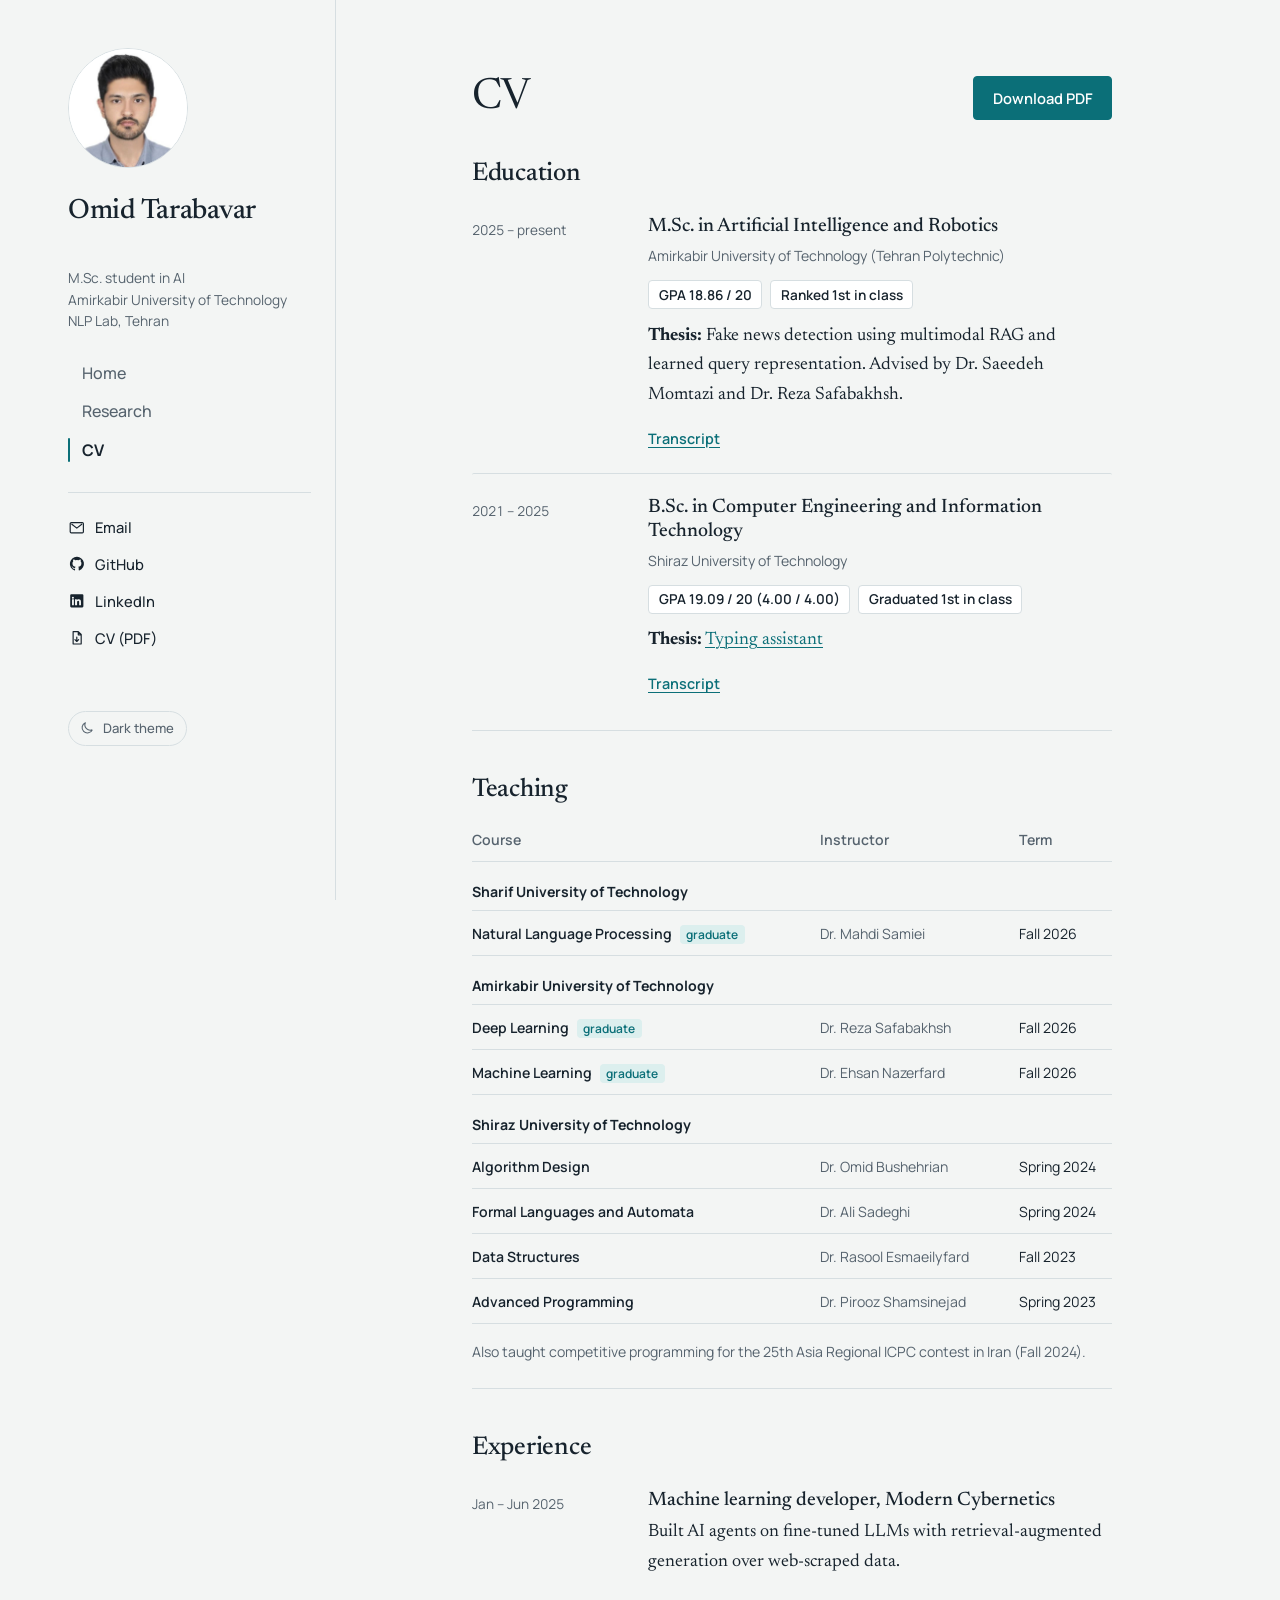
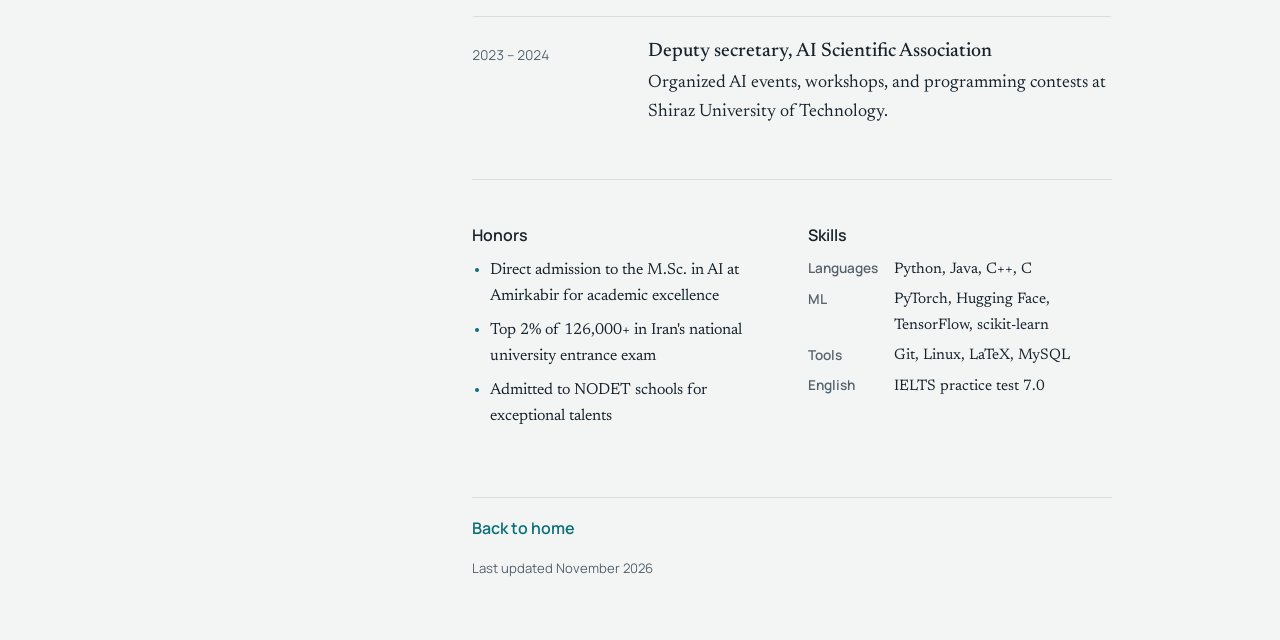
==== commit 07be9eaa: "Add graduate Machine Learning TA position and update CV" ====
--- a/cv.html
+++ b/cv.html
@@ -58,7 +58,7 @@
           <li><a href="mailto:omidtarab1300@gmail.com"><svg aria-hidden="true" viewBox="0 0 24 24"><path d="M3 6.5A1.5 1.5 0 0 1 4.5 5h15A1.5 1.5 0 0 1 21 6.5v11a1.5 1.5 0 0 1-1.5 1.5h-15A1.5 1.5 0 0 1 3 17.5zm1.8.3 7.2 5.6 7.2-5.6" fill="none" stroke="currentColor" stroke-width="1.6" stroke-linejoin="round"/></svg>Email</a></li>
           <li><a href="https://github.com/omidTarabavar"><svg aria-hidden="true" viewBox="0 0 24 24"><path fill="currentColor" d="M12 2.5a9.5 9.5 0 0 0-3 18.5c.5.1.6-.2.6-.5v-1.7c-2.6.6-3.2-1.2-3.2-1.2-.4-1.1-1-1.4-1-1.4-.9-.6 0-.6 0-.6 1 .1 1.5 1 1.5 1 .9 1.5 2.3 1.1 2.9.8.1-.6.3-1.1.6-1.3-2.1-.2-4.3-1-4.3-4.7 0-1 .4-1.9 1-2.6-.1-.2-.4-1.2.1-2.5 0 0 .8-.3 2.6 1a9 9 0 0 1 4.8 0c1.8-1.3 2.6-1 2.6-1 .5 1.3.2 2.3.1 2.5.6.7 1 1.6 1 2.6 0 3.7-2.2 4.5-4.3 4.7.3.3.6.9.6 1.8v2.6c0 .3.2.6.7.5A9.5 9.5 0 0 0 12 2.5"/></svg>GitHub</a></li>
           <li><a href="https://www.linkedin.com/in/omidtarabavar/"><svg aria-hidden="true" viewBox="0 0 24 24"><path fill="currentColor" d="M4.5 3A1.5 1.5 0 0 0 3 4.5v15A1.5 1.5 0 0 0 4.5 21h15a1.5 1.5 0 0 0 1.5-1.5v-15A1.5 1.5 0 0 0 19.5 3zm2.2 3.4a1.4 1.4 0 1 1 0 2.8 1.4 1.4 0 0 1 0-2.8M5.5 10h2.5v8H5.5zm4.1 0H12v1.1c.4-.7 1.3-1.3 2.6-1.3 2.6 0 3.1 1.7 3.1 3.9V18h-2.5v-3.8c0-.9 0-2.1-1.3-2.1s-1.5 1-1.5 2V18H9.6z"/></svg>LinkedIn</a></li>
-          <li><a href="cv/Omid_Tarabavar_CV.pdf?v=6" download><svg aria-hidden="true" viewBox="0 0 24 24"><path d="M7 3.5h7l4 4V20a.5.5 0 0 1-.5.5h-10A.5.5 0 0 1 7 20zM14 3.5V8h4M12 11v6m-2.5-2.5L12 17l2.5-2.5" fill="none" stroke="currentColor" stroke-width="1.6" stroke-linejoin="round" stroke-linecap="round"/></svg>CV (PDF)</a></li>
+          <li><a href="cv/Omid_Tarabavar_CV.pdf?v=7" download><svg aria-hidden="true" viewBox="0 0 24 24"><path d="M7 3.5h7l4 4V20a.5.5 0 0 1-.5.5h-10A.5.5 0 0 1 7 20zM14 3.5V8h4M12 11v6m-2.5-2.5L12 17l2.5-2.5" fill="none" stroke="currentColor" stroke-width="1.6" stroke-linejoin="round" stroke-linecap="round"/></svg>CV (PDF)</a></li>
         </ul>
 
         <button class="theme-toggle" type="button" aria-label="Switch color theme">
@@ -72,7 +72,7 @@
     <main id="main" class="content">
       <div class="page-head">
         <h1 class="page-title">CV</h1>
-        <a class="button primary" href="cv/Omid_Tarabavar_CV.pdf?v=6" download>Download PDF</a>
+        <a class="button primary" href="cv/Omid_Tarabavar_CV.pdf?v=7" download>Download PDF</a>
       </div>
 
       <section class="section first" id="education" aria-labelledby="edu-title">
@@ -114,6 +114,7 @@
             <tbody>
               <tr class="group"><th colspan="3" scope="colgroup">Amirkabir University of Technology</th></tr>
               <tr><td>Deep Learning <span class="level">graduate</span></td><td>Dr. Reza Safabakhsh</td><td>Fall 2026</td></tr>
+              <tr><td>Machine Learning <span class="level">graduate</span></td><td>Dr. Ehsan Nazerfard</td><td>Fall 2026</td></tr>
             </tbody>
             <tbody>
               <tr class="group"><th colspan="3" scope="colgroup">Shiraz University of Technology</th></tr>
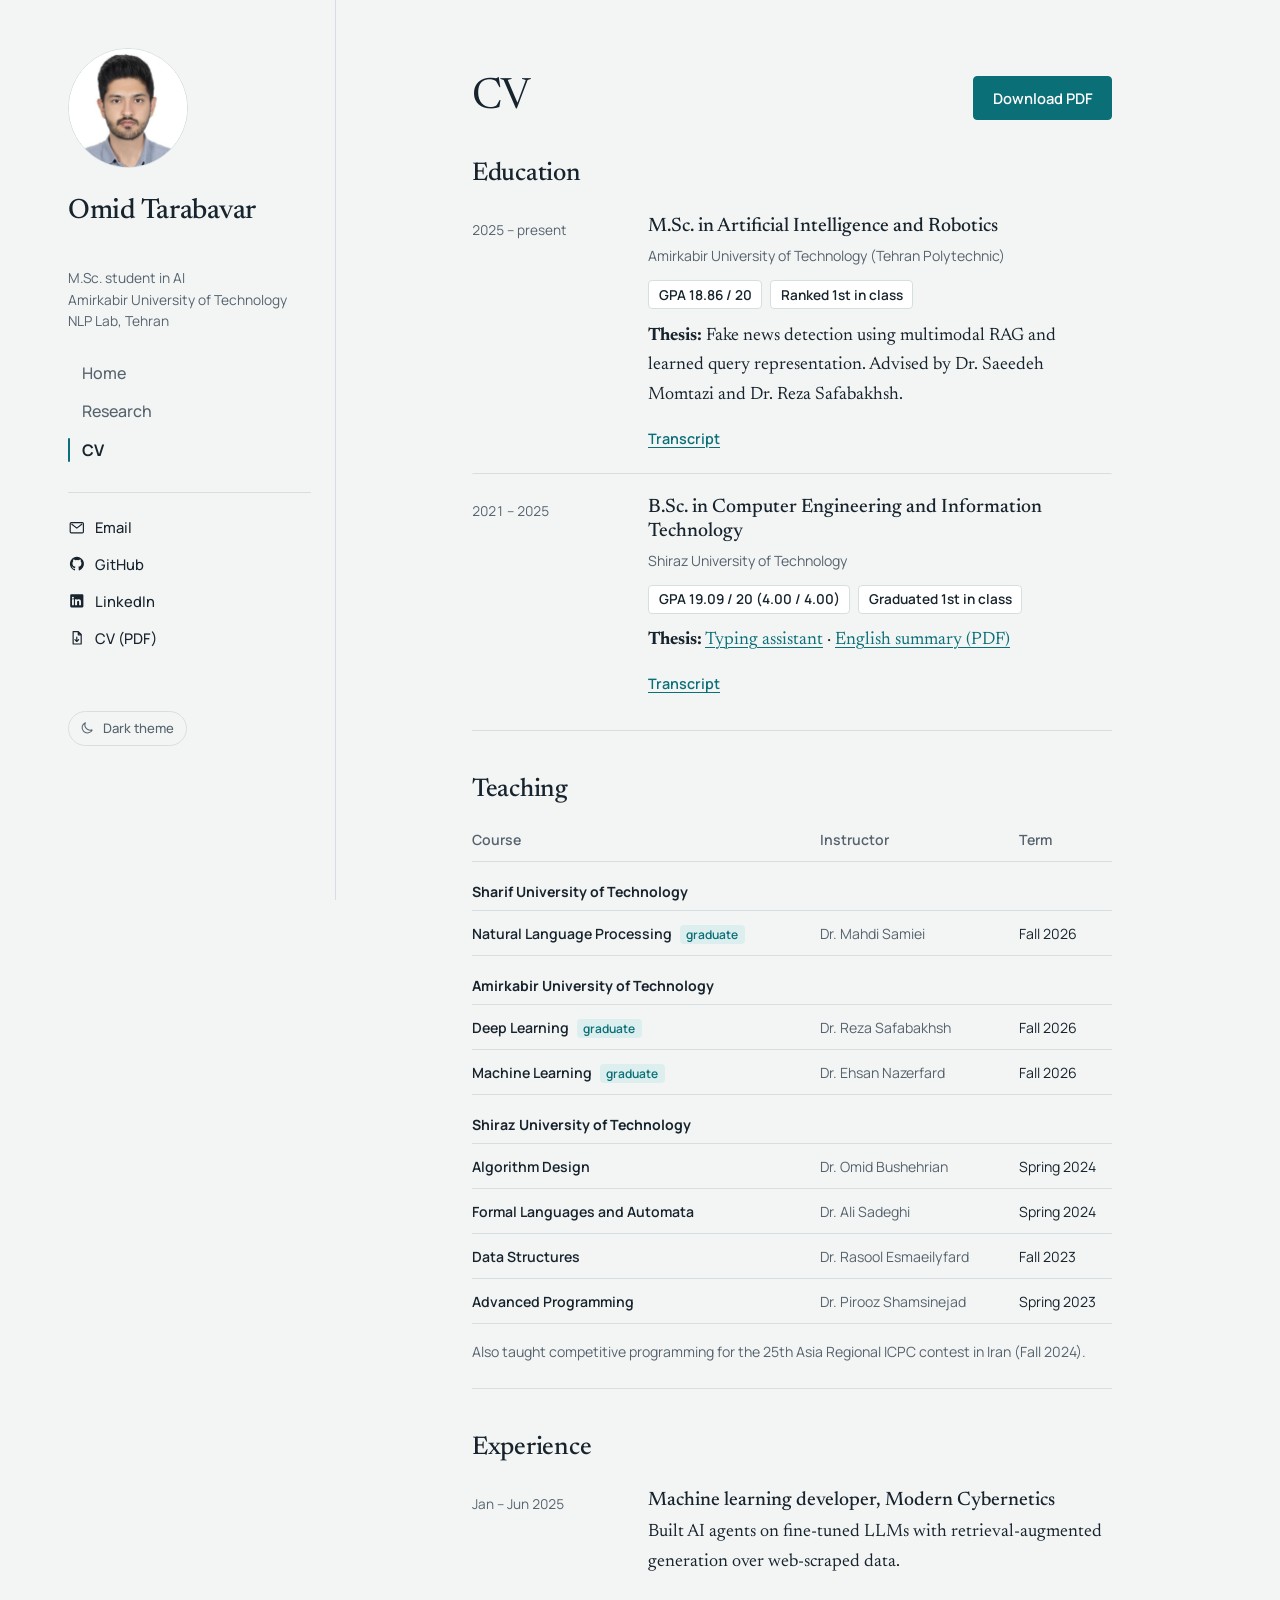
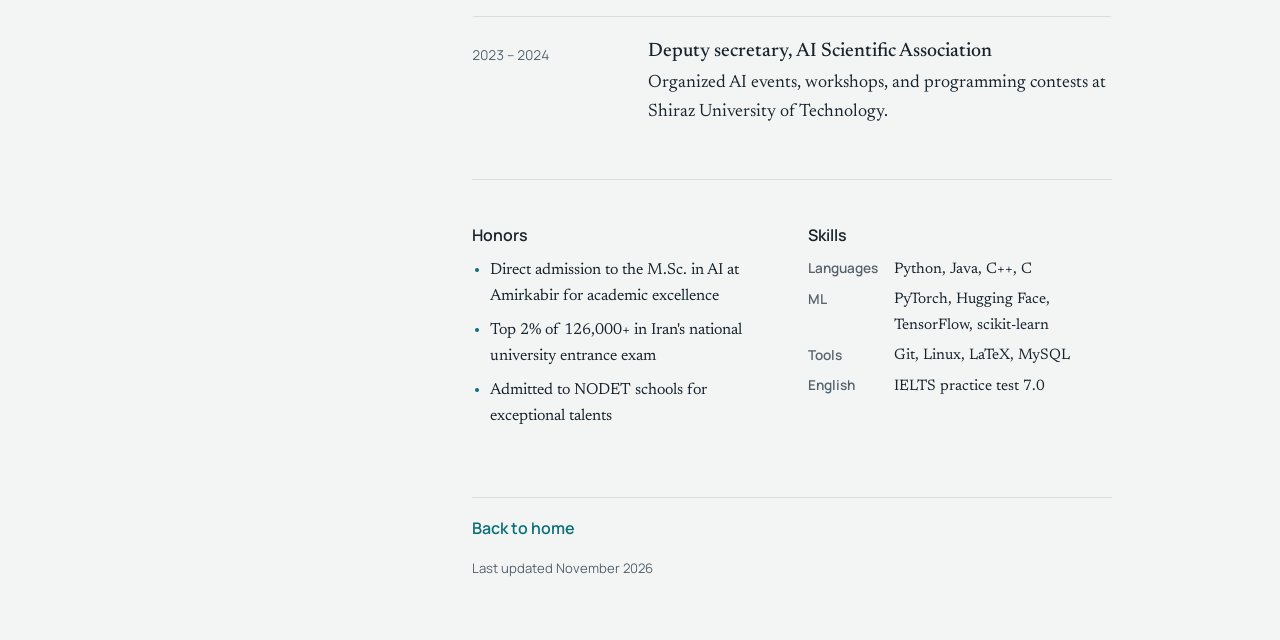
==== commit c53a15fe: "Add English BSc thesis summary and update academic CV" ====
--- a/cv.html
+++ b/cv.html
@@ -58,7 +58,7 @@
           <li><a href="mailto:omidtarab1300@gmail.com"><svg aria-hidden="true" viewBox="0 0 24 24"><path d="M3 6.5A1.5 1.5 0 0 1 4.5 5h15A1.5 1.5 0 0 1 21 6.5v11a1.5 1.5 0 0 1-1.5 1.5h-15A1.5 1.5 0 0 1 3 17.5zm1.8.3 7.2 5.6 7.2-5.6" fill="none" stroke="currentColor" stroke-width="1.6" stroke-linejoin="round"/></svg>Email</a></li>
           <li><a href="https://github.com/omidTarabavar"><svg aria-hidden="true" viewBox="0 0 24 24"><path fill="currentColor" d="M12 2.5a9.5 9.5 0 0 0-3 18.5c.5.1.6-.2.6-.5v-1.7c-2.6.6-3.2-1.2-3.2-1.2-.4-1.1-1-1.4-1-1.4-.9-.6 0-.6 0-.6 1 .1 1.5 1 1.5 1 .9 1.5 2.3 1.1 2.9.8.1-.6.3-1.1.6-1.3-2.1-.2-4.3-1-4.3-4.7 0-1 .4-1.9 1-2.6-.1-.2-.4-1.2.1-2.5 0 0 .8-.3 2.6 1a9 9 0 0 1 4.8 0c1.8-1.3 2.6-1 2.6-1 .5 1.3.2 2.3.1 2.5.6.7 1 1.6 1 2.6 0 3.7-2.2 4.5-4.3 4.7.3.3.6.9.6 1.8v2.6c0 .3.2.6.7.5A9.5 9.5 0 0 0 12 2.5"/></svg>GitHub</a></li>
           <li><a href="https://www.linkedin.com/in/omidtarabavar/"><svg aria-hidden="true" viewBox="0 0 24 24"><path fill="currentColor" d="M4.5 3A1.5 1.5 0 0 0 3 4.5v15A1.5 1.5 0 0 0 4.5 21h15a1.5 1.5 0 0 0 1.5-1.5v-15A1.5 1.5 0 0 0 19.5 3zm2.2 3.4a1.4 1.4 0 1 1 0 2.8 1.4 1.4 0 0 1 0-2.8M5.5 10h2.5v8H5.5zm4.1 0H12v1.1c.4-.7 1.3-1.3 2.6-1.3 2.6 0 3.1 1.7 3.1 3.9V18h-2.5v-3.8c0-.9 0-2.1-1.3-2.1s-1.5 1-1.5 2V18H9.6z"/></svg>LinkedIn</a></li>
-          <li><a href="cv/Omid_Tarabavar_CV.pdf?v=7" download><svg aria-hidden="true" viewBox="0 0 24 24"><path d="M7 3.5h7l4 4V20a.5.5 0 0 1-.5.5h-10A.5.5 0 0 1 7 20zM14 3.5V8h4M12 11v6m-2.5-2.5L12 17l2.5-2.5" fill="none" stroke="currentColor" stroke-width="1.6" stroke-linejoin="round" stroke-linecap="round"/></svg>CV (PDF)</a></li>
+          <li><a href="cv/Omid_Tarabavar_CV.pdf?v=8" download><svg aria-hidden="true" viewBox="0 0 24 24"><path d="M7 3.5h7l4 4V20a.5.5 0 0 1-.5.5h-10A.5.5 0 0 1 7 20zM14 3.5V8h4M12 11v6m-2.5-2.5L12 17l2.5-2.5" fill="none" stroke="currentColor" stroke-width="1.6" stroke-linejoin="round" stroke-linecap="round"/></svg>CV (PDF)</a></li>
         </ul>
 
         <button class="theme-toggle" type="button" aria-label="Switch color theme">
@@ -72,7 +72,7 @@
     <main id="main" class="content">
       <div class="page-head">
         <h1 class="page-title">CV</h1>
-        <a class="button primary" href="cv/Omid_Tarabavar_CV.pdf?v=7" download>Download PDF</a>
+        <a class="button primary" href="cv/Omid_Tarabavar_CV.pdf?v=8" download>Download PDF</a>
       </div>
 
       <section class="section first" id="education" aria-labelledby="edu-title">
@@ -93,7 +93,7 @@
             <h3>B.Sc. in Computer Engineering and Information Technology</h3>
             <p class="meta">Shiraz University of Technology</p>
             <p class="figures"><span>GPA 19.09 / 20 (4.00 / 4.00)</span><span>Graduated 1st in class</span></p>
-            <p><strong>Thesis:</strong> <a href="research.html#proj-typing">Typing assistant</a></p>
+            <p><strong>Thesis:</strong> <a href="research.html#proj-typing">Typing assistant</a> &middot; <a href="reports/BSc_Thesis_English_Summary.pdf">English summary (PDF)</a></p>
             <p class="entry-links"><a href="https://drive.google.com/file/d/1Pksa0MXeAe2woAwjY6PSmUUdcx1ZH3zY/view?usp=drive_link">Transcript</a></p>
           </div>
         </article>
